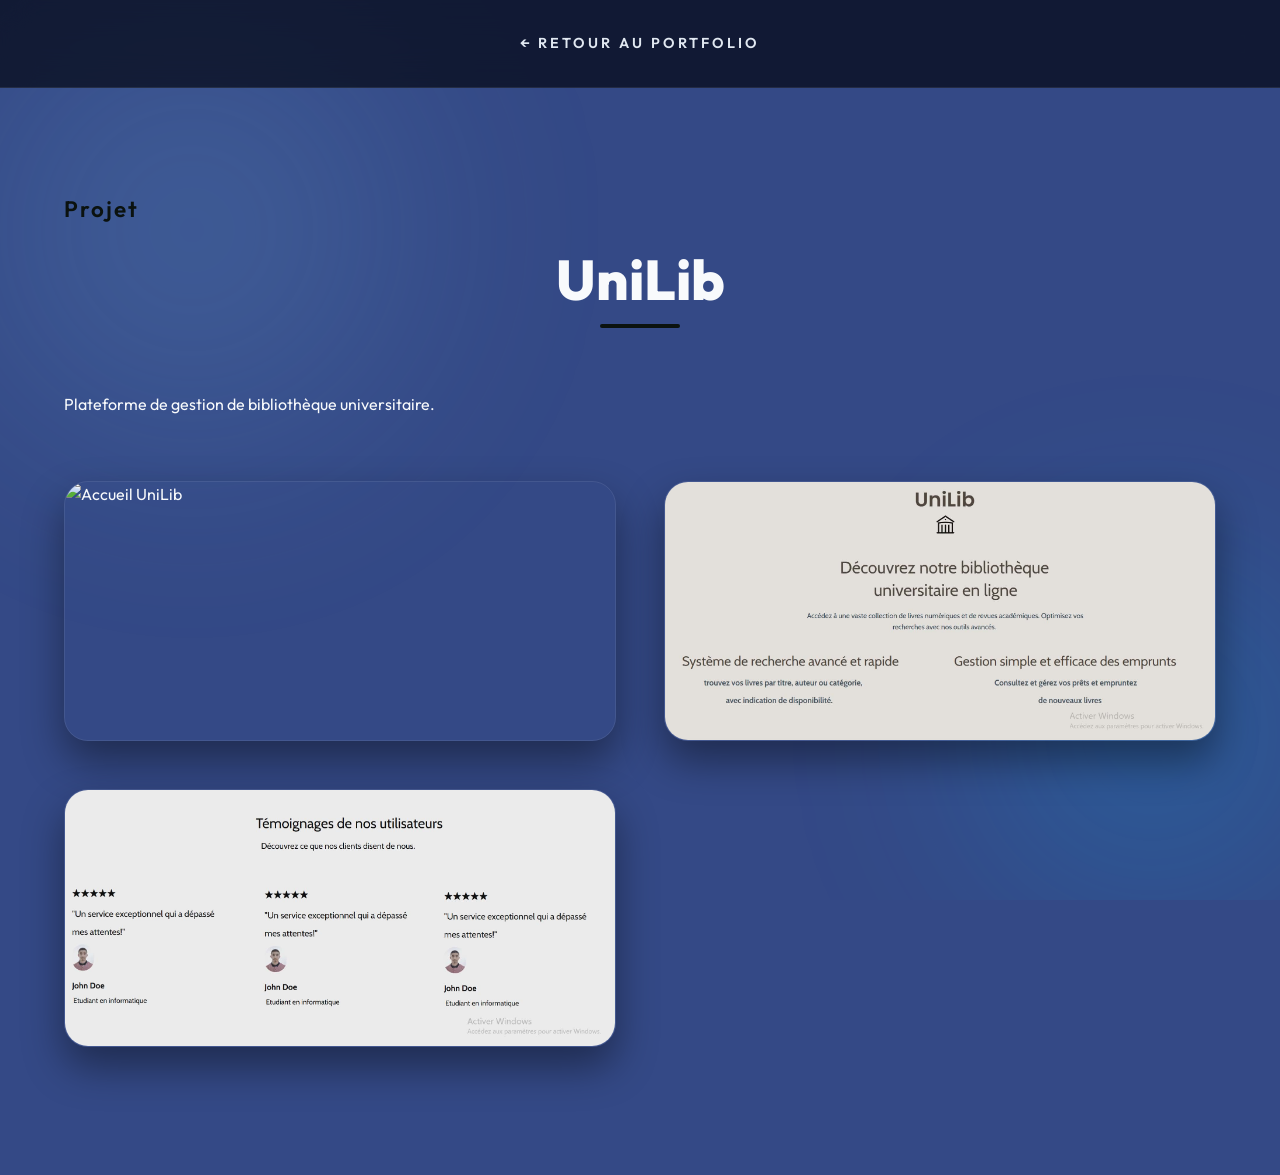
==== unilib.html @ c317c24c "Add files via upload" ====
<!DOCTYPE html>
<html lang="fr">
<head>
    <meta charset="UTF-8">
    <meta name="viewport" content="width=device-width, initial-scale=1.0">
    <meta name="description" content="Portfolio - UniLib Project Detail">
    <title>UniLib | Projet Details</title>
    <link rel="preconnect" href="https://fonts.googleapis.com">
    <link rel="preconnect" href="https://fonts.gstatic.com" crossorigin>
    <link href="https://fonts.googleapis.com/css2?family=Outfit:wght@300;400;600;700&display=swap" rel="stylesheet">
    <link rel="stylesheet" href="por.css">
</head>
<body class="project-page">
    <div class="bg-shapes">
        <div class="shape-1"></div>
        <div class="shape-2"></div>
    </div>

    <header>
        <nav>
            <a href="por.html" class="nav-link">← Retour au Portfolio</a>
        </nav>
    </header>

    <main>
        <section class="project-hero scroll-reveal visible">
            <div class="section-header">
                <span class="bienv">Projet</span>
                <h1 class="section-title">UniLib</h1>
                <p class="section-subtitle">Plateforme de gestion de bibliothèque universitaire.</p>
            </div>
            
            <div class="gallery-grid">
                <div class="gallery-item">
                    <img src="accUNI.png" alt="Accueil UniLib">
                    <div class="item-overlay"><span>Page d'accueil</span></div>
                </div>
                <div class="gallery-item">
                    <img src="Unilib.png" alt="Interface UniLib">
                    <div class="item-overlay"><span>Plateforme</span></div>
                </div>
                <div class="gallery-item">
                    <img src="temoignage.png" alt="Témoignages UniLib">
                    <div class="item-overlay"><span>Retours Utilisateurs</span></div>
                </div>
            </div>
        </section>
    </main>

    <script src="por.js"></script>
</body>
</html>
---- por.css ----
/**
 * Sami Brouk Portfolio - Premium Visual System
 * Features: High-end Indigo/Emerald Palette, Glassmorphism, & Micro-animations.
 */

:root {
    /* Refined Color Palette */
    --bg-dark: #344986;
    --bg-accent: rgba(16, 180, 122, 0.05);
    /* Soft Emerald */
    --text-primary: #f8fafc;
    --text-secondary: #e1e8f1;
    --accent-primary: #0b120f;
    /* Emerald */
    --accent-secondary: #073348;
    /* Cyan */
    --accent-glow: rgba(16, 185, 129, 0.3);

    /* Glassmorphism Constants */
    --glass-bg: rgba(26, 6, 6, 0.03);
    --glass-border: rgba(255, 255, 255, 0.08);
    --glass-blur: blur(16px);

    --transition-smooth: all 0.5s cubic-bezier(0.16, 1, 0.3, 1);
}

/* System Overrides */
* {
    margin: 0;
    padding: 0;
    box-sizing: border-box;
}

html {
    scroll-behavior: smooth;
}

body {
    font-family: 'Outfit', sans-serif;
    background-color: var(--bg-dark);
    color: var(--text-primary);
    line-height: 1.6;
    overflow-x: hidden;
}

/* Animated Background Shapes */
.bg-shapes {
    position: fixed;
    top: 0;
    left: 0;
    width: 100vw;
    height: 100vh;
    z-index: -1;
    overflow: hidden;
    pointer-events: none;
}

.shape-1,
.shape-2,
.shape-3 {
    position: absolute;
    border-radius: 50%;
    filter: blur(100px);
    opacity: 0.4;
}

.shape-1 {
    top: -10%;
    left: -10%;
    width: 50vw;
    height: 50vw;
    background: radial-gradient(circle, rgba(135, 206, 250, 0.5) 0%, transparent 70%);
}

.shape-2 {
    bottom: -10%;
    right: -10%;
    width: 40vw;
    height: 40vw;
   background: radial-gradient(circle, rgba(0, 191, 255, 0.6) 0%, transparent 70%);
}

.shape-3 {
    top: 30%;
    right: 20%;
    width: 30vw;
    height: 30vw;
   background: radial-gradient(circle, rgba(173, 216, 230, 0.2) 0%, transparent 70%);
}

/* Navigation System */
header {
    position: fixed;
    top: 0;
    width: 100%;
    padding: 1.5rem 3rem;
    z-index: 1000;
    backdrop-filter: var(--glass-blur);
    -webkit-backdrop-filter: var(--glass-blur);
    border-bottom: 1px solid var(--glass-border);
    background: rgba(3, 7, 18, 0.7);
    display: flex;
    justify-content: center;
    transition: var(--transition-smooth);
}

nav {
    display: flex;
    gap: 4rem;
}

.nav-link {
    color: var(--text-secondary);
    text-decoration: none;
    font-weight: 600;
    font-size: 0.9rem;
    text-transform: uppercase;
    letter-spacing: 3px;
    position: relative;
    padding: 0.5rem 0;
    transition: var(--transition-smooth);
}

.nav-link:hover {
    color: var(--accent-primary);
}

.nav-link::after {
    content: '';
    position: absolute;
    bottom: 0;
    left: 0;
    width: 0;
    height: 2px;
    background: linear-gradient(90deg, var(--accent-primary), var(--accent-secondary));
    transition: width 0.3s ease;
}

.nav-link:hover::after {
    width: 100%;
}

/* Hero Section Refinement */
main {
    max-width: 1300px;
    margin: 0 auto;
    padding: 0 4rem;
}

.biblio {
    min-height: 100vh;
    display: flex;
    align-items: center;
    justify-content: space-between;
    gap: 6rem;
    padding-top: 6rem;
}

.desc {
    flex: 1.2;
}

.bienv {
    color: var(--accent-primary);
    font-size: 1.4rem;
    font-weight: 600;
    margin-bottom: 1.5rem;
    display: block;
    letter-spacing: 2px;
}

h1 {
    font-size: 4.5rem;
    line-height: 1;
    margin-bottom: 2rem;
    font-weight: 800;
}



h2 {
    font-size: 2.8rem;
    color: var(--text-secondary);
    font-weight: 300;
    margin-bottom: 3rem;
}



.btn-primary:hover {
    transform: translateY(-5px) scale(1.02);
    box-shadow: 0 12px 48px rgba(16, 185, 129, 0.4);
}

/* Profile Image Glow */
.image-wrapper {
    position: relative;
    width: 450px;
    height: 450px;
}

.image-wrapper img {
    width: 100%;
    height: 100%;
    object-fit: cover;
    border-radius: 32px;
    border: 1px solid var(--glass-border);
    position: relative;
    z-index: 10;
}

.image-glow {
    position: absolute;
    top: -20px;
    right: -20px;
    bottom: -20px;
    left: -20px;
    background: linear-gradient(135deg, var(--accent-primary), var(--accent-secondary));
    border-radius: 40px;
    filter: blur(40px);
    opacity: 0.2;
    z-index: 5;
}

/* Section Components */
section {
    padding: 10rem 0;
}

.scroll-reveal {
    opacity: 0;
    transform: translateY(50px);
    transition: var(--transition-smooth);
}

.scroll-reveal.visible {
    opacity: 1;
    transform: translateY(0);
}

.section-title {
    font-size: 3.5rem;
    font-weight: 800;
    margin-bottom: 4rem;
    text-align: center;
}

.section-title::after {
    content: '';
    display: block;
    width: 80px;
    height: 4px;
    background: var(--accent-primary);
    margin: 1rem auto;
    border-radius: 2px;
}

/* Service Cards - Premium Glassmorphism */
.services-grid {
    display: grid;
    grid-template-columns: repeat(auto-fit, minmax(320px, 1fr));
    gap: 3rem;
}

.service-card {
    background: var(--glass-bg);
    border: 1px solid var(--glass-border);
    backdrop-filter: var(--glass-blur);
    border-radius: 24px;
    padding: 4rem 3rem;
    text-align: center;
    transition: var(--transition-smooth);
}

.service-card:hover {
    background: rgba(255, 255, 255, 0.05);
    border-color: var(--accent-primary);
    transform: translateY(-15px);
}

.service-icon {
    font-size: 3rem;
    margin-bottom: 2rem;
    display: block;
}

.service-card h3 {
    font-size: 1.8rem;
    margin-bottom: 1.5rem;
}

/* Project Cards */
.projects-grid {
    display: grid;
    grid-template-columns: repeat(auto-fit, minmax(380px, 1fr));
    gap: 3rem;
}

.project-card {
    background: var(--glass-bg);
    border: 1px solid var(--glass-border);
    border-radius: 24px;
    padding: 3rem;
    transition: var(--transition-smooth);
    position: relative;
    overflow: hidden;
}

.project-card::before {
    content: '';
    position: absolute;
    top: 0;
    left: 0;
    width: 4px;
    height: 100%;
    background: var(--accent-primary);
    opacity: 0;
    transition: 0.3s;
}

.project-card:hover::before {
    opacity: 1;
}

.project-card:hover {
    transform: translateY(-10px);
    border-color: var(--accent-primary);
}

.project-stack {
    display: flex;
    flex-wrap: wrap;
    gap: 0.8rem;
    margin: 2rem 0;
}

.project-stack span {
    font-size: 0.8rem;
    font-weight: 700;
    padding: 0.5rem 1.2rem;
    background: rgba(16, 185, 129, 0.1);
    color: var(--accent-primary);
    border-radius: 50px;
}

/* Slider Component Styles - Integrated Media Buttons */
.slider-btn {
    position: relative;
    display: block;
    width: 100%;
    height: 280px; /* Fixed height for consistency */
    margin-top: 2rem;
    text-decoration: none;
    border-radius: 20px;
    overflow: hidden;
    border: 1px solid var(--glass-border);
    box-shadow: 0 15px 35px rgba(0, 0, 0, 0.4);
    transition: var(--transition-smooth);
}

.slider {
    width: 100%;
    height: 100%;
    position: relative;
    overflow: hidden;
}

.slider-btn:hover {
    border-color: var(--accent-primary);
    transform: translateY(-8px);
    box-shadow: 0 20px 50px rgba(16, 185, 129, 0.2);
}

.slide {
    position: absolute;
    top: 0;
    left: 0;
    width: 100%;
    height: 100%;
    object-fit: cover;
    opacity: 0;
    transition: opacity 1.5s cubic-bezier(0.4, 0, 0.2, 1), transform 6s linear; /* Smooth zoom effect */
    transform: scale(1.1);
}

.slide.active {
    opacity: 1;
    transform: scale(1);
}

/* Glassmorphism Text Overlay */
.slider-btn span {
    position: absolute;
    bottom: 0;
    left: 0;
    width: 100%;
    padding: 1.2rem;
    font-size: 1rem;
    font-weight: 700;
    color: #fff;
    background: linear-gradient(to top, rgba(3, 7, 18, 0.9), transparent);
    backdrop-filter: blur(8px);
    -webkit-backdrop-filter: blur(8px);
    display: flex;
    align-items: center;
    justify-content: center;
    gap: 0.8rem;
    z-index: 20;
    transition: var(--transition-smooth);
    border-top: 1px solid rgba(255, 255, 255, 0.05);
}

.slider-btn:hover span {
    background: linear-gradient(to top, rgba(16, 185, 129, 0.8), transparent);
    color: #fff;
    padding-bottom: 1.5rem;
}

.slider-btn span::after {
    content: '→';
    font-size: 1.2rem;
    transition: var(--transition-smooth);
}

.slider-btn:hover span::after {
    transform: translateX(8px);
}

/* Contact Box */
.contact-box {
    background: radial-gradient(circle at top left, rgba(16, 185, 129, 0.15), transparent);
    border: 1px solid var(--glass-border);
    border-radius: 40px;
    padding: 6rem 4rem;
    text-align: center;
}

.social-links {
    display: flex;
    justify-content: center;
    gap: 3.5rem;
    margin-top: 4rem;
}

.social-link {
    color: var(--text-primary);
    text-decoration: none;
    font-weight: 700;
    display: flex;
    align-items: center;
    gap: 1rem;
    transition: var(--transition-smooth);
}

.social-link svg {
    width: 32px;
    height: 32px;
    fill: var(--accent-primary);
}

.social-link:hover {
    color: var(--accent-primary);
    transform: translateY(-5px);
}

/* Responsive Adjustments */
@media (max-width: 1024px) {
    h1 {
        font-size: 4rem;
    }

    .biblio {
        flex-direction: column-reverse;
        text-align: center;
        gap: 4rem;
    }

    .image-wrapper {
        width: 320px;
        height: 320px;
    }
}

@media (max-width: 768px) {
    header {
        padding: 1.2rem;
    }

    nav {
        gap: 1.5rem;
    }

    .nav-link {
        letter-spacing: 1.5px;
        font-size: 0.75rem;
    }
}
/* Project Detail Page Styles */
.project-page .project-hero {
    padding-top: 12rem;
    padding-bottom: 8rem;
}

.gallery-grid {
    display: grid;
    grid-template-columns: repeat(auto-fit, minmax(400px, 1fr));
    gap: 3rem;
    margin-top: 4rem;
}

.gallery-item {
    position: relative;
    border-radius: 24px;
    overflow: hidden;
    border: 1px solid var(--glass-border);
    transition: var(--transition-smooth);
    cursor: pointer;
    box-shadow: 0 20px 40px rgba(0, 0, 0, 0.4);
}

.gallery-item img {
    width: 100%;
    display: block;
    transition: transform 0.8s cubic-bezier(0.165, 0.84, 0.44, 1);
}

.gallery-item:hover img {
    transform: scale(1.08);
}

.item-overlay {
    position: absolute;
    bottom: 0;
    left: 0;
    width: 100%;
    padding: 2rem;
    background: linear-gradient(to top, rgba(3, 7, 18, 0.9), transparent);
    backdrop-filter: blur(8px);
    -webkit-backdrop-filter: blur(8px);
    opacity: 0;
    transition: var(--transition-smooth);
    display: flex;
    align-items: center;
    justify-content: center;
}

.gallery-item:hover .item-overlay {
    opacity: 1;
}

.item-overlay span {
    color: var(--accent-primary);
    font-weight: 700;
    letter-spacing: 2px;
    text-transform: uppercase;
}

@media (max-width: 768px) {
    .gallery-grid {
        grid-template-columns: 1fr;
        gap: 2rem;
    }
    
    .project-page .project-hero {
        padding-top: 8rem;
    }
}
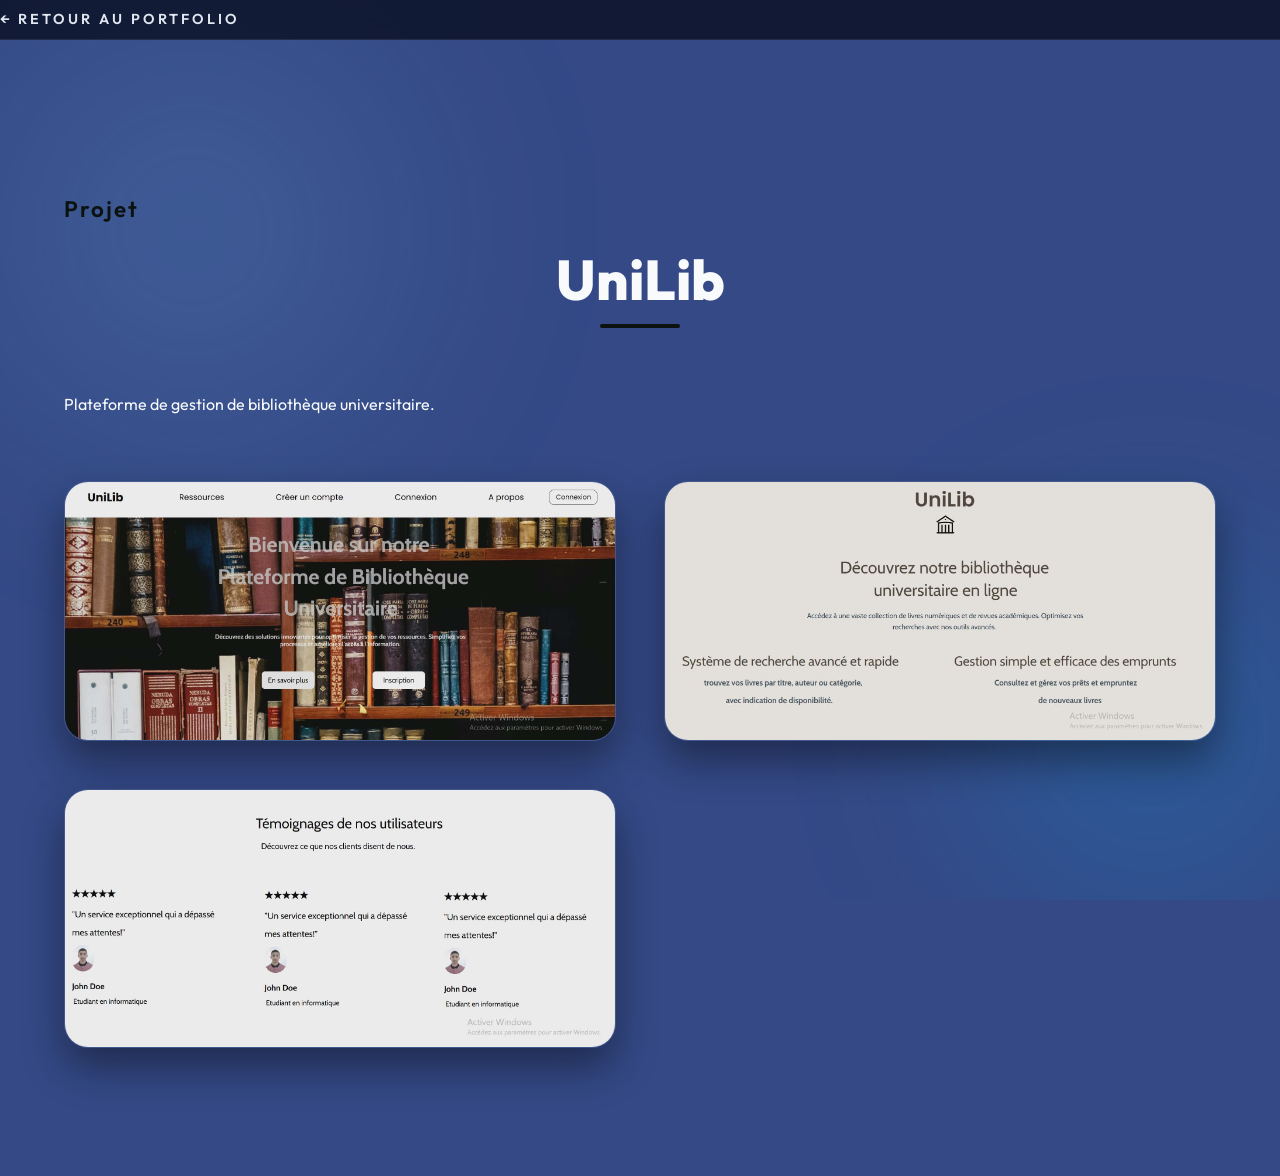
==== commit 61ce369d: "Add files via upload" ====
--- a/unilib.html
+++ b/unilib.html
@@ -32,7 +32,7 @@
             
             <div class="gallery-grid">
                 <div class="gallery-item">
-                    <img src="accUNI.png" alt="Accueil UniLib">
+                    <img src="accUNi.png" alt="Accueil UniLib">
                     <div class="item-overlay"><span>Page d'accueil</span></div>
                 </div>
                 <div class="gallery-item">
--- a/por.css
+++ b/por.css
@@ -33,6 +33,7 @@
 
 html {
     scroll-behavior: smooth;
+    overflow-x: hidden;
 }
 
 body {
@@ -41,6 +42,8 @@
     color: var(--text-primary);
     line-height: 1.6;
     overflow-x: hidden;
+    width: 100%;
+    position: relative;
 }
 
 /* Animated Background Shapes */
@@ -77,7 +80,7 @@
     right: -10%;
     width: 40vw;
     height: 40vw;
-   background: radial-gradient(circle, rgba(0, 191, 255, 0.6) 0%, transparent 70%);
+    background: radial-gradient(circle, rgba(0, 191, 255, 0.6) 0%, transparent 70%);
 }
 
 .shape-3 {
@@ -85,7 +88,7 @@
     right: 20%;
     width: 30vw;
     height: 30vw;
-   background: radial-gradient(circle, rgba(173, 216, 230, 0.2) 0%, transparent 70%);
+    background: radial-gradient(circle, rgba(173, 216, 230, 0.2) 0%, transparent 70%);
 }
 
 /* Navigation System */
@@ -93,20 +96,43 @@
     position: fixed;
     top: 0;
     width: 100%;
-    padding: 1.5rem 3rem;
     z-index: 1000;
     backdrop-filter: var(--glass-blur);
     -webkit-backdrop-filter: var(--glass-blur);
     border-bottom: 1px solid var(--glass-border);
     background: rgba(3, 7, 18, 0.7);
-    display: flex;
-    justify-content: center;
-    transition: var(--transition-smooth);
-}
+    transition: var(--transition-smooth);
+}
+
+.header-container {
+    max-width: 1400px;
+    margin: 0 auto;
+    padding: 1.5rem 4rem;
+    display: flex;
+    justify-content: space-between;
+    align-items: center;
+}
+
+.logo {
+    font-size: 1.8rem;
+    font-weight: 800;
+    color: var(--text-primary);
+    text-decoration: none;
+    letter-spacing: 1px;
+}
+
+.logo span {
+    color: var(--accent-primary);
+}
+
 
 nav {
     display: flex;
     gap: 4rem;
+}
+
+.menu-toggle {
+    display: none;
 }
 
 .nav-link {
@@ -258,8 +284,8 @@
 /* Service Cards - Premium Glassmorphism */
 .services-grid {
     display: grid;
-    grid-template-columns: repeat(auto-fit, minmax(320px, 1fr));
-    gap: 3rem;
+    grid-template-columns: repeat(auto-fit, minmax(280px, 1fr));
+    gap: 2rem;
 }
 
 .service-card {
@@ -292,8 +318,8 @@
 /* Project Cards */
 .projects-grid {
     display: grid;
-    grid-template-columns: repeat(auto-fit, minmax(380px, 1fr));
-    gap: 3rem;
+    grid-template-columns: repeat(auto-fit, minmax(280px, 1fr));
+    gap: 2rem;
 }
 
 .project-card {
@@ -348,7 +374,8 @@
     position: relative;
     display: block;
     width: 100%;
-    height: 280px; /* Fixed height for consistency */
+    height: 280px;
+    /* Fixed height for consistency */
     margin-top: 2rem;
     text-decoration: none;
     border-radius: 20px;
@@ -379,7 +406,8 @@
     height: 100%;
     object-fit: cover;
     opacity: 0;
-    transition: opacity 1.5s cubic-bezier(0.4, 0, 0.2, 1), transform 6s linear; /* Smooth zoom effect */
+    transition: opacity 1.5s cubic-bezier(0.4, 0, 0.2, 1), transform 6s linear;
+    /* Smooth zoom effect */
     transform: scale(1.1);
 }
 
@@ -463,38 +491,157 @@
     transform: translateY(-5px);
 }
 
-/* Responsive Adjustments */
+/* Tablet Adjustments (1024px) */
 @media (max-width: 1024px) {
+    main {
+        padding: 0 1.5rem;
+    }
+
     h1 {
-        font-size: 4rem;
+        font-size: clamp(2.5rem, 8vw, 4rem);
+    }
+
+    h2 {
+        font-size: clamp(1.5rem, 5vw, 2rem);
     }
 
     .biblio {
         flex-direction: column-reverse;
         text-align: center;
-        gap: 4rem;
+        gap: 3rem;
+        padding-top: 8rem;
     }
 
     .image-wrapper {
-        width: 320px;
-        height: 320px;
-    }
-}
-
+        width: min(350px, 80vw);
+        height: min(350px, 80vw);
+        margin: 0 auto;
+    }
+
+    .services-grid,
+    .projects-grid,
+    .skills-grid {
+        gap: 1.5rem;
+    }
+}
+
+/* Mobile Adjustments (768px) */
 @media (max-width: 768px) {
-    header {
-        padding: 1.2rem;
+    .header-container {
+        padding: 1rem 1.5rem;
+    }
+
+    .menu-toggle {
+        display: flex;
+        flex-direction: column;
+        justify-content: space-between;
+        width: 30px;
+        height: 21px;
+        cursor: pointer;
+        z-index: 1100;
+    }
+
+    .bar {
+        width: 100%;
+        height: 3px;
+        background-color: var(--text-primary);
+        border-radius: 10px;
+        transition: var(--transition-smooth);
+    }
+
+    /* Hamburger Animation to 'X' */
+    .menu-toggle.active .bar:nth-child(1) {
+        transform: translateY(9px) rotate(45deg);
+        background-color: var(--accent-primary);
+    }
+
+    .menu-toggle.active .bar:nth-child(2) {
+        opacity: 0;
+        transform: translateX(20px);
+    }
+
+    .menu-toggle.active .bar:nth-child(3) {
+        transform: translateY(-9px) rotate(-45deg);
+        background-color: var(--accent-primary);
     }
 
     nav {
+        position: fixed;
+        top: 0;
+        right: -100%;
+        width: 100%;
+        height: 100vh;
+        background: rgba(3, 7, 18, 0.98);
+        backdrop-filter: blur(20px);
+        flex-direction: column;
+        justify-content: center;
+        align-items: center;
+        gap: 2rem;
+        transition: 0.4s cubic-bezier(0.16, 1, 0.3, 1);
+    }
+
+    nav.active {
+        right: 0;
+    }
+
+    .nav-link {
+        font-size: 1.1rem;
+        letter-spacing: 3px;
+    }
+
+    h1 {
+        font-size: clamp(2.2rem, 10vw, 3.2rem);
+    }
+
+    .section-title {
+        font-size: clamp(2rem, 8vw, 2.8rem);
+    }
+
+    .contact-box {
+        padding: 3rem 1.5rem;
+    }
+
+    .social-links {
+        flex-direction: column;
         gap: 1.5rem;
     }
-
-    .nav-link {
-        letter-spacing: 1.5px;
-        font-size: 0.75rem;
-    }
-}
+}
+
+/* Small Phones (480px) */
+@media (max-width: 480px) {
+    h1 {
+        font-size: 2.2rem;
+    }
+
+    h2 {
+        font-size: 1.4rem;
+    }
+
+    .image-wrapper {
+        width: 260px;
+        height: 260px;
+    }
+
+    .btn-primary {
+        padding: 0.8rem 1.5rem;
+        font-size: 0.85rem;
+    }
+
+    section {
+        padding: 4rem 0;
+    }
+
+    .services-grid,
+    .projects-grid,
+    .skills-grid {
+        grid-template-columns: 1fr;
+    }
+
+    .slider-btn {
+        height: 220px;
+    }
+}
+
 /* Project Detail Page Styles */
 .project-page .project-hero {
     padding-top: 12rem;
@@ -560,8 +707,152 @@
         grid-template-columns: 1fr;
         gap: 2rem;
     }
-    
+
     .project-page .project-hero {
         padding-top: 8rem;
     }
 }
+
+/* Skills Showcase */
+.skills-grid {
+    display: grid;
+    grid-template-columns: repeat(auto-fit, minmax(280px, 1fr));
+    gap: 2rem;
+    margin-top: 4rem;
+}
+
+.skill-card {
+    background: var(--glass-bg);
+    border: 1px solid var(--glass-border);
+    border-radius: 32px;
+    padding: 3.5rem 3rem;
+    text-align: center;
+    transition: var(--transition-smooth);
+    position: relative;
+    overflow: hidden;
+}
+
+.skill-card:hover {
+    background: rgba(255, 255, 255, 0.04);
+    border-color: var(--accent-primary);
+    transform: translateY(-10px);
+    box-shadow: 0 15px 40px rgba(16, 185, 129, 0.1);
+}
+
+.skill-icon {
+    font-size: 3.5rem;
+    margin-bottom: 2rem;
+    display: block;
+}
+
+.skill-card h3 {
+    font-size: 1.8rem;
+    margin-bottom: 0.5rem;
+}
+
+.skill-level {
+    color: var(--accent-primary);
+    font-weight: 700;
+    font-size: 0.9rem;
+    text-transform: uppercase;
+    letter-spacing: 2px;
+    margin-bottom: 2rem;
+}
+
+.skill-tags {
+    display: flex;
+    flex-wrap: wrap;
+    justify-content: center;
+    gap: 0.8rem;
+}
+
+.skill-tags span {
+    font-size: 0.8rem;
+    font-weight: 600;
+    padding: 0.4rem 1rem;
+    background: rgba(255, 255, 255, 0.05);
+    border: 1px solid var(--glass-border);
+    border-radius: 50px;
+    color: var(--text-secondary);
+}
+
+.skill-card:hover .skill-tags span {
+    border-color: rgba(16, 185, 129, 0.3);
+    color: var(--text-primary);
+}
+
+/* Sidebar Navigation */
+.social-sidebar {
+    position: fixed;
+    left: 2rem;
+    top: 50%;
+    transform: translateY(-50%);
+    display: flex;
+    flex-direction: column;
+    gap: 1.5rem;
+    z-index: 1000;
+    padding: 1.5rem 0.8rem;
+    background: var(--glass-bg);
+    border: 1px solid var(--glass-border);
+    backdrop-filter: blur(12px);
+    border-radius: 50px;
+    box-shadow: 0 10px 30px rgba(0, 0, 0, 0.2);
+}
+
+.sidebar-link {
+    width: 40px;
+    height: 40px;
+    display: flex;
+    align-items: center;
+    justify-content: center;
+    border-radius: 50%;
+    transition: var(--transition-smooth);
+    color: var(--text-secondary);
+}
+
+.sidebar-link svg {
+    width: 20px;
+    height: 20px;
+    fill: currentColor;
+}
+
+.sidebar-link:hover {
+    background: rgba(16, 185, 129, 0.1);
+    color: var(--accent-primary);
+    transform: scale(1.1);
+}
+
+/* Structural Spacing Refinement */
+section {
+    padding-block: 10rem;
+    margin-bottom: 0;
+    /* Reset margins for cleaner sequence */
+}
+
+#accueil {
+    padding-top: 12rem;
+    padding-bottom: 8rem;
+}
+
+#competences {
+    padding-top: 8rem;
+    position: relative;
+}
+
+/* Subtle Section Divider */
+#competences::before {
+    content: '';
+    position: absolute;
+    top: 0;
+    left: 10%;
+    width: 80%;
+    height: 1px;
+    background: linear-gradient(90deg, transparent, var(--glass-border), transparent);
+}
+
+@media (max-width: 1024px) {
+    .social-sidebar {
+        display: none;
+        /* Hide sidebar on small tablets/mobile */
+    }
+}
